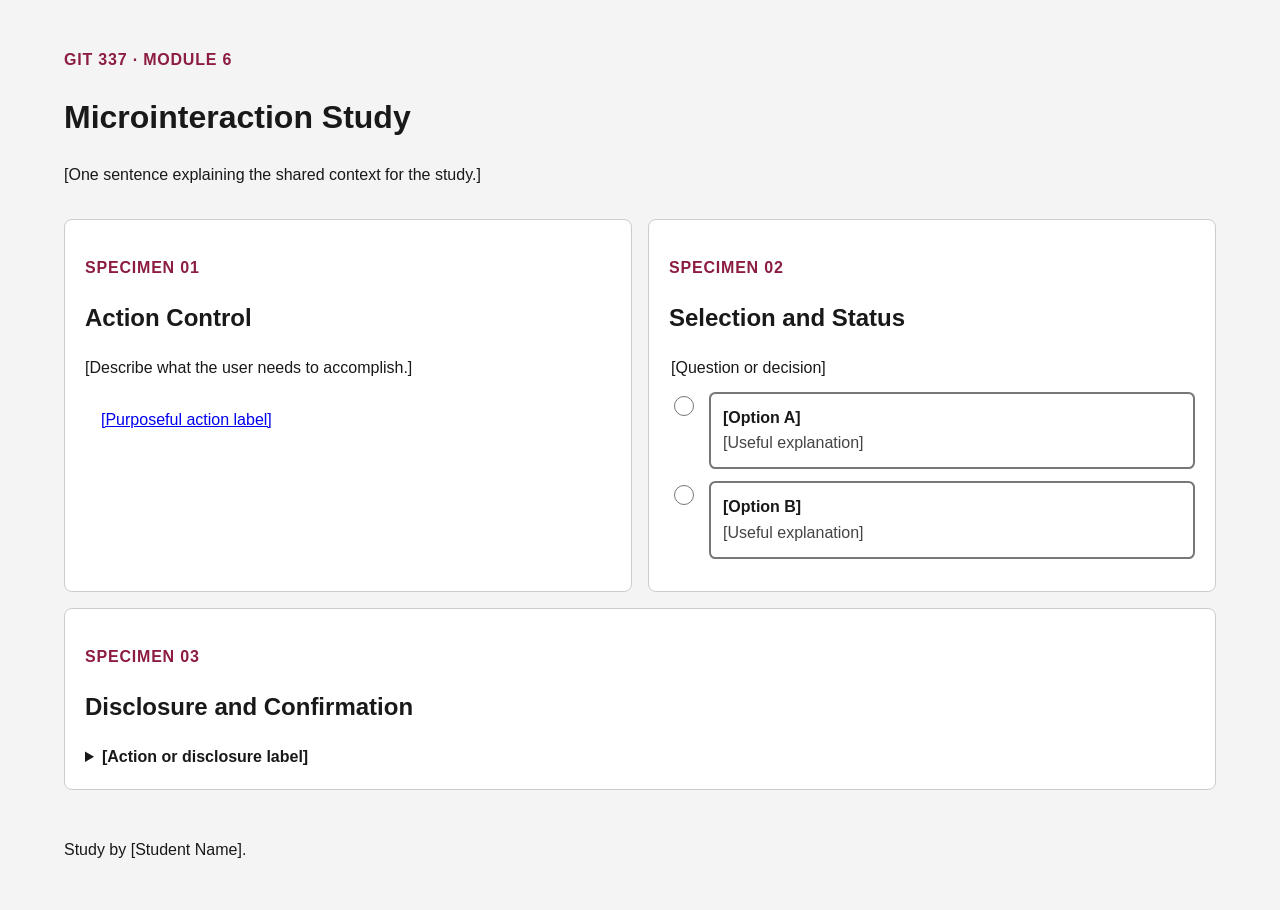
==== index.html @ d10478eb "uploading starter files" ====
<!DOCTYPE html>
<html lang="en">
<head>
  <meta charset="utf-8">
  <meta name="viewport" content="width=device-width,initial-scale=1">
  <title>Microinteraction Study | [Student Name]</title>
  <link rel="stylesheet" href="styles.css">
</head>
<body>
  <a class="skip-link" href="#main">Skip to specimens</a>
  <header class="study-header">
    <p class="eyebrow">GIT 337 · Module 6</p>
    <h1>Microinteraction Study</h1>
    <p>[One sentence explaining the shared context for the study.]</p>
  </header>
  <main id="main" class="specimen-grid">
    <section class="specimen" aria-labelledby="action-heading">
      <p class="specimen-number">Specimen 01</p>
      <h2 id="action-heading">Action Control</h2>
      <p>[Describe what the user needs to accomplish.]</p>
      <p><a class="action" href="#result">[Purposeful action label]</a></p>
    </section>

    <section class="specimen" aria-labelledby="selection-heading">
      <p class="specimen-number">Specimen 02</p>
      <h2 id="selection-heading">Selection and Status</h2>
      <fieldset class="choices">
        <legend>[Question or decision]</legend>
        <div class="choice"><input type="radio" name="option" id="option-a"><label for="option-a"><span class="choice-title">[Option A]</span><span class="choice-help">[Useful explanation]</span></label></div>
        <div class="choice"><input type="radio" name="option" id="option-b"><label for="option-b"><span class="choice-title">[Option B]</span><span class="choice-help">[Useful explanation]</span></label></div>
      </fieldset>
    </section>

    <section class="specimen" aria-labelledby="confirmation-heading">
      <p class="specimen-number">Specimen 03</p>
      <h2 id="confirmation-heading">Disclosure and Confirmation</h2>
      <details>
        <summary>[Action or disclosure label]</summary>
        <div class="confirmation" id="result"><strong>[Status message]</strong> [Next step or useful result.]</div>
      </details>
    </section>
  </main>
  <footer><p>Study by [Student Name].</p></footer>
</body>
</html>
---- styles.css ----
:root {
  --brand:#8c1d40;
  --accent:#ffc627;
  --ink:#191919;
  --paper:#fff;
  --surface:#f4f4f4;
  --focus:#0077b6;
  --max:72rem;
  --space:1rem;
}
* { box-sizing:border-box; }
body { margin:0; color:var(--ink); background:var(--surface); font:1rem/1.5 Arial,sans-serif; }
.skip-link { position:absolute; top:-6rem; left:.5rem; z-index:20; padding:.75rem; background:var(--paper); color:var(--ink); }
.skip-link:focus { top:.5rem; }
.study-header, .specimen-grid, footer { width:min(100% - 2rem,var(--max)); margin-inline:auto; }
.study-header { padding-block:2rem 1rem; }
.eyebrow, .specimen-number { color:var(--brand); font-weight:700; text-transform:uppercase; letter-spacing:.05em; }
.specimen-grid { display:grid; gap:var(--space); }
.specimen { padding:1.25rem; background:var(--paper); border:1px solid #ccc; border-radius:.5rem; }
.action { display:inline-block; padding:.75rem 1rem; /* TODO: default action surface. */ }
.action::after { /* TODO: decorative pseudo-element with empty content. */ }
/* TODO: action hover, focus-visible, and active states with explicit transitions. */
.choices { margin:0; padding:0; border:0; }
.choice { display:grid; grid-template-columns:auto 1fr; gap:.75rem; align-items:start; margin-block:.75rem; }
.choice input { width:1.25rem; height:1.25rem; margin-top:.25rem; }
.choice label { display:grid; gap:.1rem; padding:.75rem; border:.15rem solid #777; border-radius:.4rem; }
.choice-title { font-weight:700; }
.choice-help { color:#444; }
/* TODO: visible input focus and persistent selected state that is not color-only. */
summary { cursor:pointer; font-weight:700; }
.confirmation { margin-top:.75rem; padding:1rem; }
/* TODO: apply at least three purposeful effects across the study. */
/* TODO: create and trigger one short, finite keyframe animation. */
/* TODO: add a tested reduced-motion strategy that preserves all feedback. */
footer { padding-block:2rem; }
@media (min-width:48rem) {
  .specimen-grid { grid-template-columns:repeat(2,1fr); }
  .specimen:last-child { grid-column:1 / -1; }
}
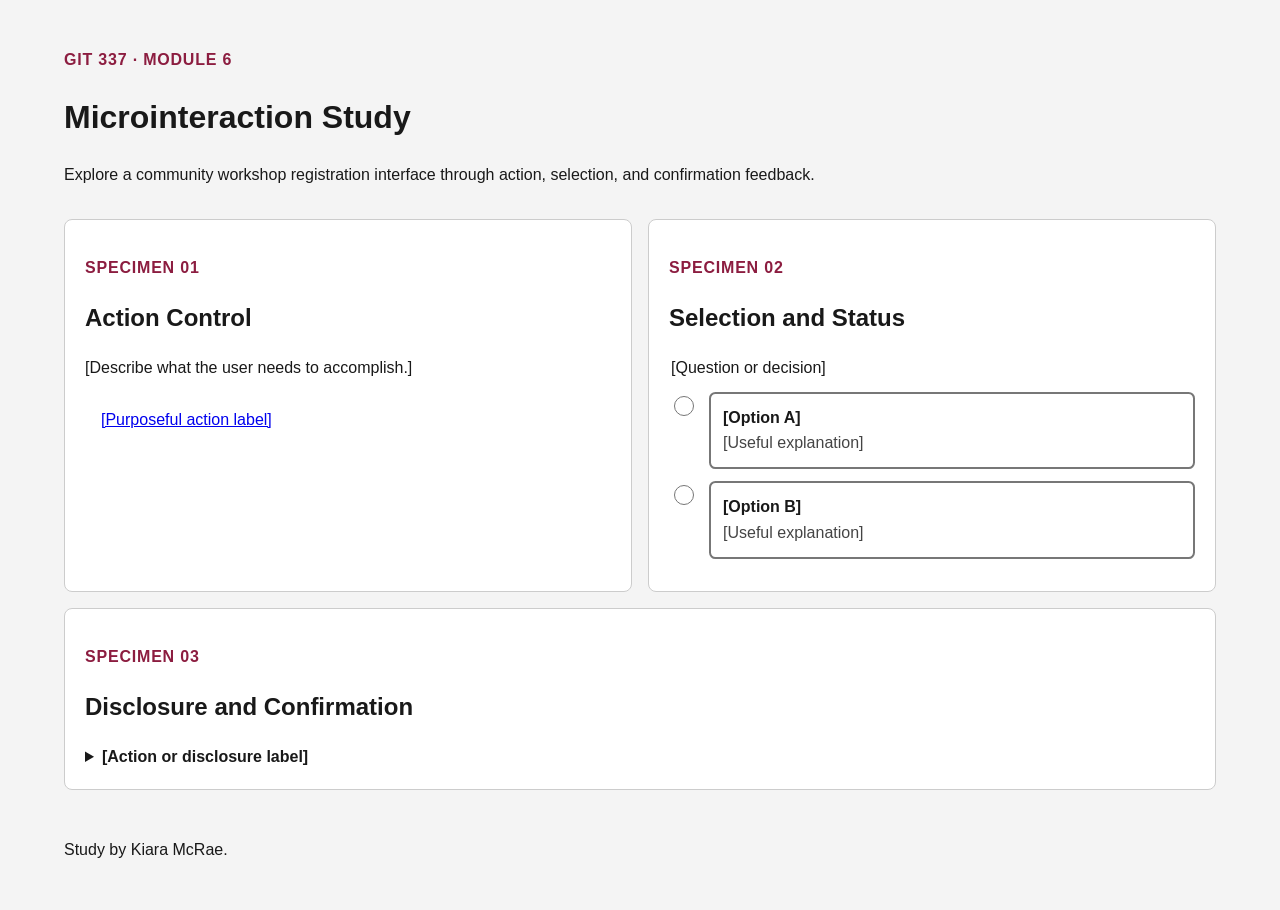
==== commit b3a962cd: "Add study identity and context" ====
--- a/index.html
+++ b/index.html
@@ -3,7 +3,7 @@
 <head>
   <meta charset="utf-8">
   <meta name="viewport" content="width=device-width,initial-scale=1">
-  <title>Microinteraction Study | [Student Name]</title>
+<title>Microinteraction Study | Kiara McRae</title>
   <link rel="stylesheet" href="styles.css">
 </head>
 <body>
@@ -11,7 +11,7 @@
   <header class="study-header">
     <p class="eyebrow">GIT 337 · Module 6</p>
     <h1>Microinteraction Study</h1>
-    <p>[One sentence explaining the shared context for the study.]</p>
+<p>Explore a community workshop registration interface through action, selection, and confirmation feedback.</p>
   </header>
   <main id="main" class="specimen-grid">
     <section class="specimen" aria-labelledby="action-heading">
@@ -40,6 +40,6 @@
       </details>
     </section>
   </main>
-  <footer><p>Study by [Student Name].</p></footer>
+<footer><p>Study by Kiara McRae.</p></footer>
 </body>
 </html>
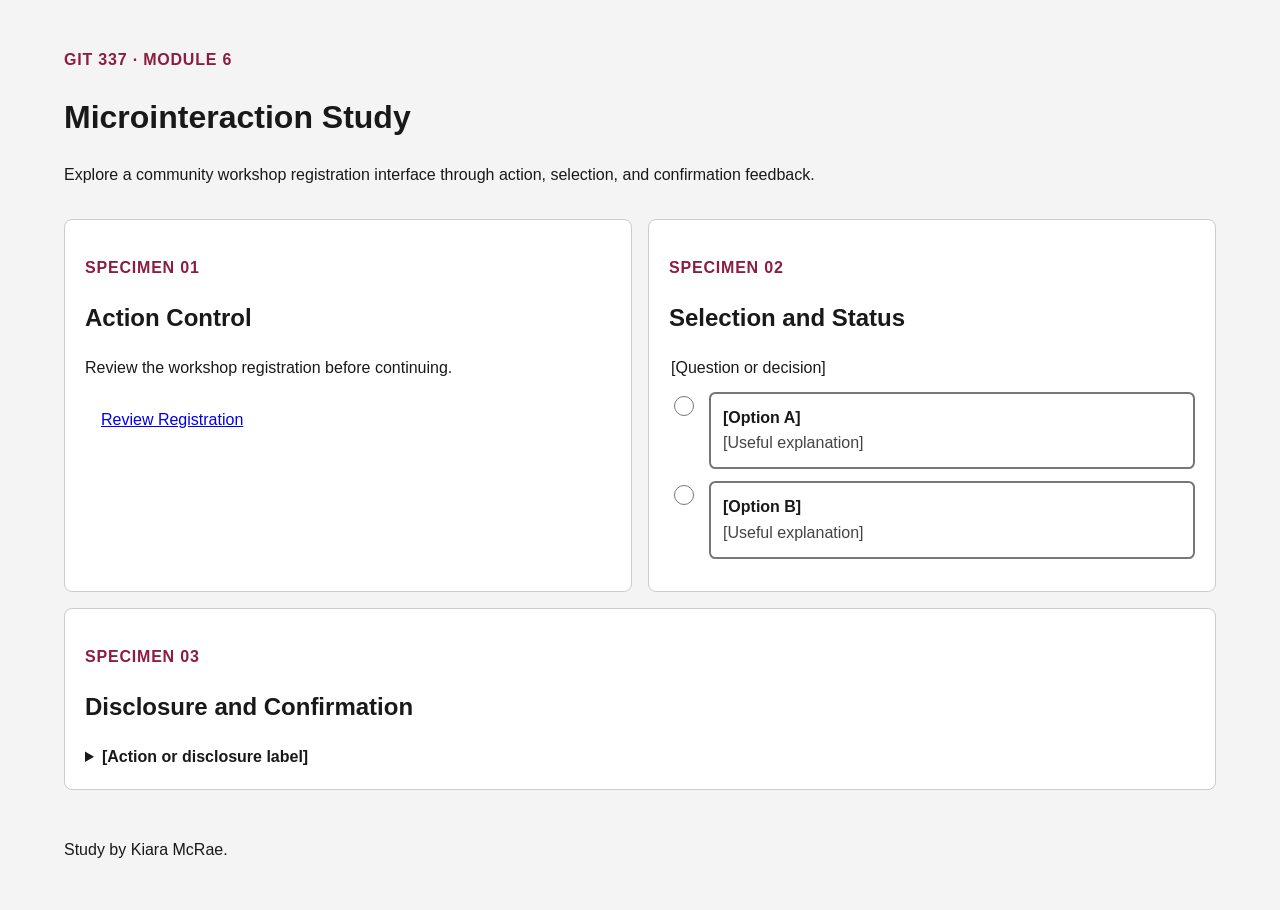
==== commit b552c2c0: "Complete action specimen content" ====
--- a/index.html
+++ b/index.html
@@ -17,8 +17,8 @@
     <section class="specimen" aria-labelledby="action-heading">
       <p class="specimen-number">Specimen 01</p>
       <h2 id="action-heading">Action Control</h2>
-      <p>[Describe what the user needs to accomplish.]</p>
-      <p><a class="action" href="#result">[Purposeful action label]</a></p>
+<p>Review the workshop registration before continuing.</p>
+<p><a class="action" href="#result">Review Registration</a></p>
     </section>
 
     <section class="specimen" aria-labelledby="selection-heading">
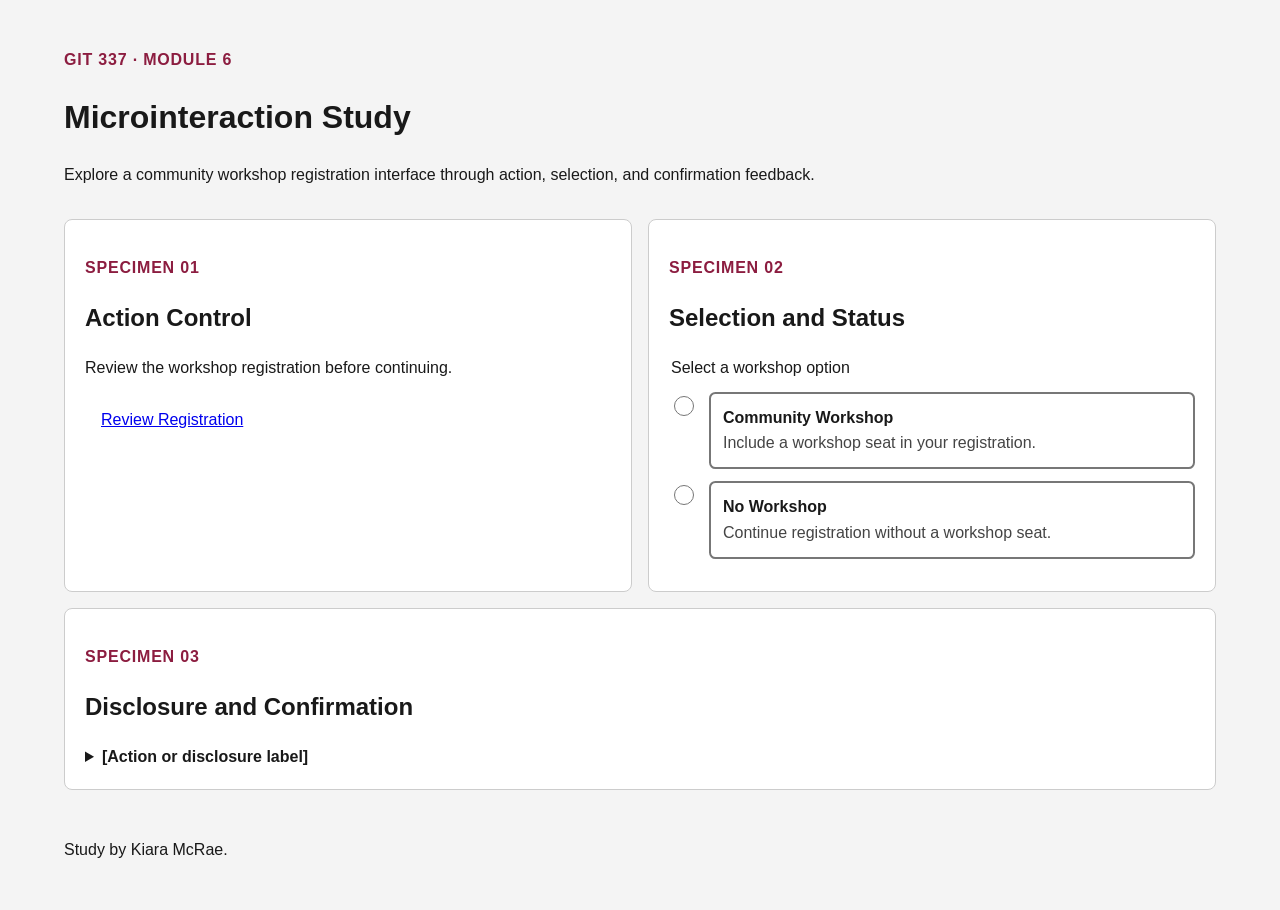
==== commit 43585c66: "Complete selection specimen content" ====
--- a/index.html
+++ b/index.html
@@ -24,10 +24,11 @@
     <section class="specimen" aria-labelledby="selection-heading">
       <p class="specimen-number">Specimen 02</p>
       <h2 id="selection-heading">Selection and Status</h2>
-      <fieldset class="choices">
-        <legend>[Question or decision]</legend>
-        <div class="choice"><input type="radio" name="option" id="option-a"><label for="option-a"><span class="choice-title">[Option A]</span><span class="choice-help">[Useful explanation]</span></label></div>
-        <div class="choice"><input type="radio" name="option" id="option-b"><label for="option-b"><span class="choice-title">[Option B]</span><span class="choice-help">[Useful explanation]</span></label></div>
+  <fieldset class="choices">
+  <legend>Select a workshop option</legend>
+  <div class="choice"><input type="radio" name="option" id="option-a"><label for="option-a"><span class="choice-title">Community Workshop</span><span class="choice-help">Include a workshop seat in your registration.</span></label></div>
+  <div class="choice"><input type="radio" name="option" id="option-b"><label for="option-b"><span class="choice-title">No Workshop</span><span class="choice-help">Continue registration without a workshop seat.</span></label></div>
+</fieldset>
       </fieldset>
     </section>
 
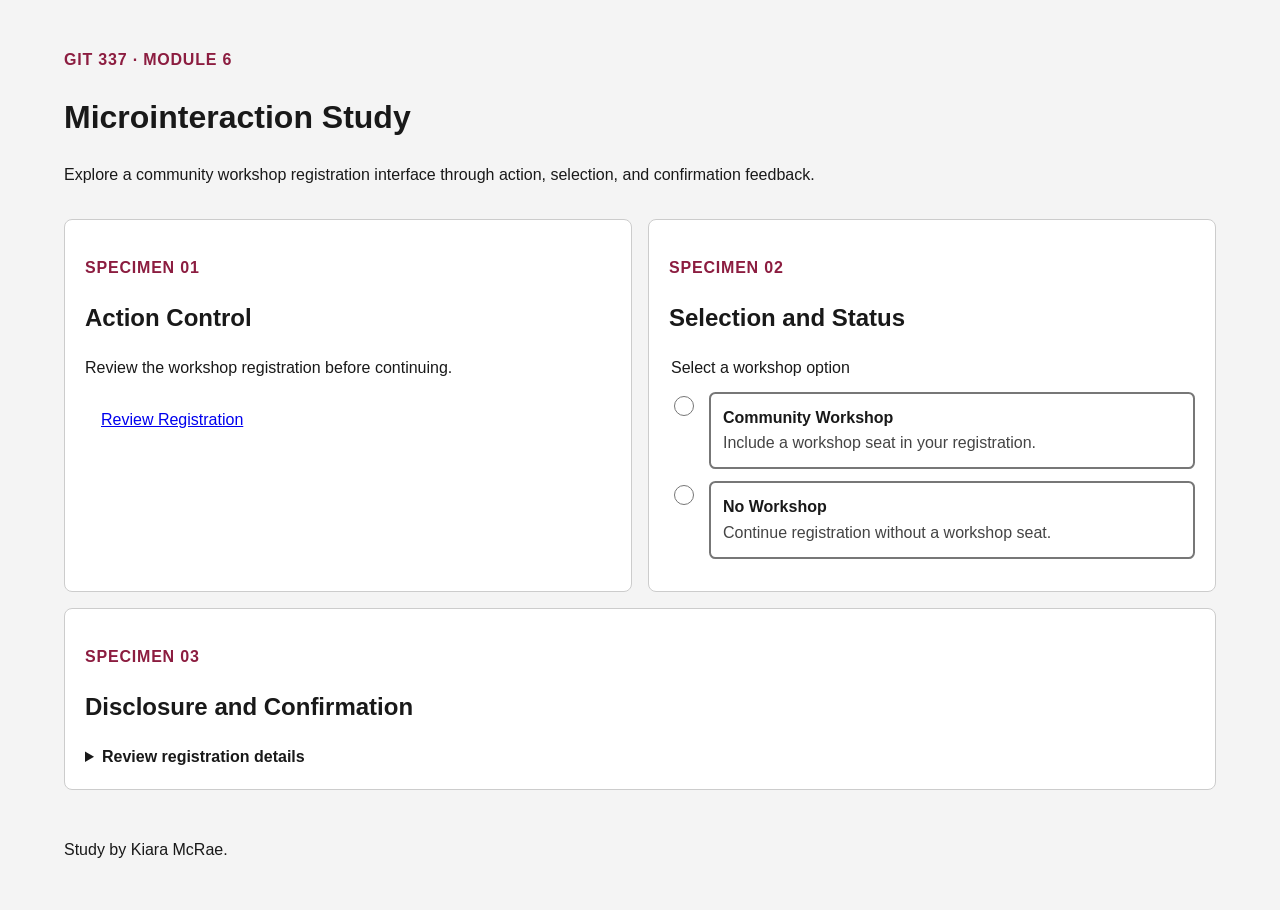
==== commit 9a757f48: "Complete disclosure specimen content" ====
--- a/index.html
+++ b/index.html
@@ -35,10 +35,10 @@
     <section class="specimen" aria-labelledby="confirmation-heading">
       <p class="specimen-number">Specimen 03</p>
       <h2 id="confirmation-heading">Disclosure and Confirmation</h2>
-      <details>
-        <summary>[Action or disclosure label]</summary>
-        <div class="confirmation" id="result"><strong>[Status message]</strong> [Next step or useful result.]</div>
-      </details>
+  <details>
+  <summary>Review registration details</summary>
+  <div class="confirmation" id="result"><strong>Registration ready.</strong> Review your workshop selection before continuing.</div>
+</details>
     </section>
   </main>
 <footer><p>Study by Kiara McRae.</p></footer>
